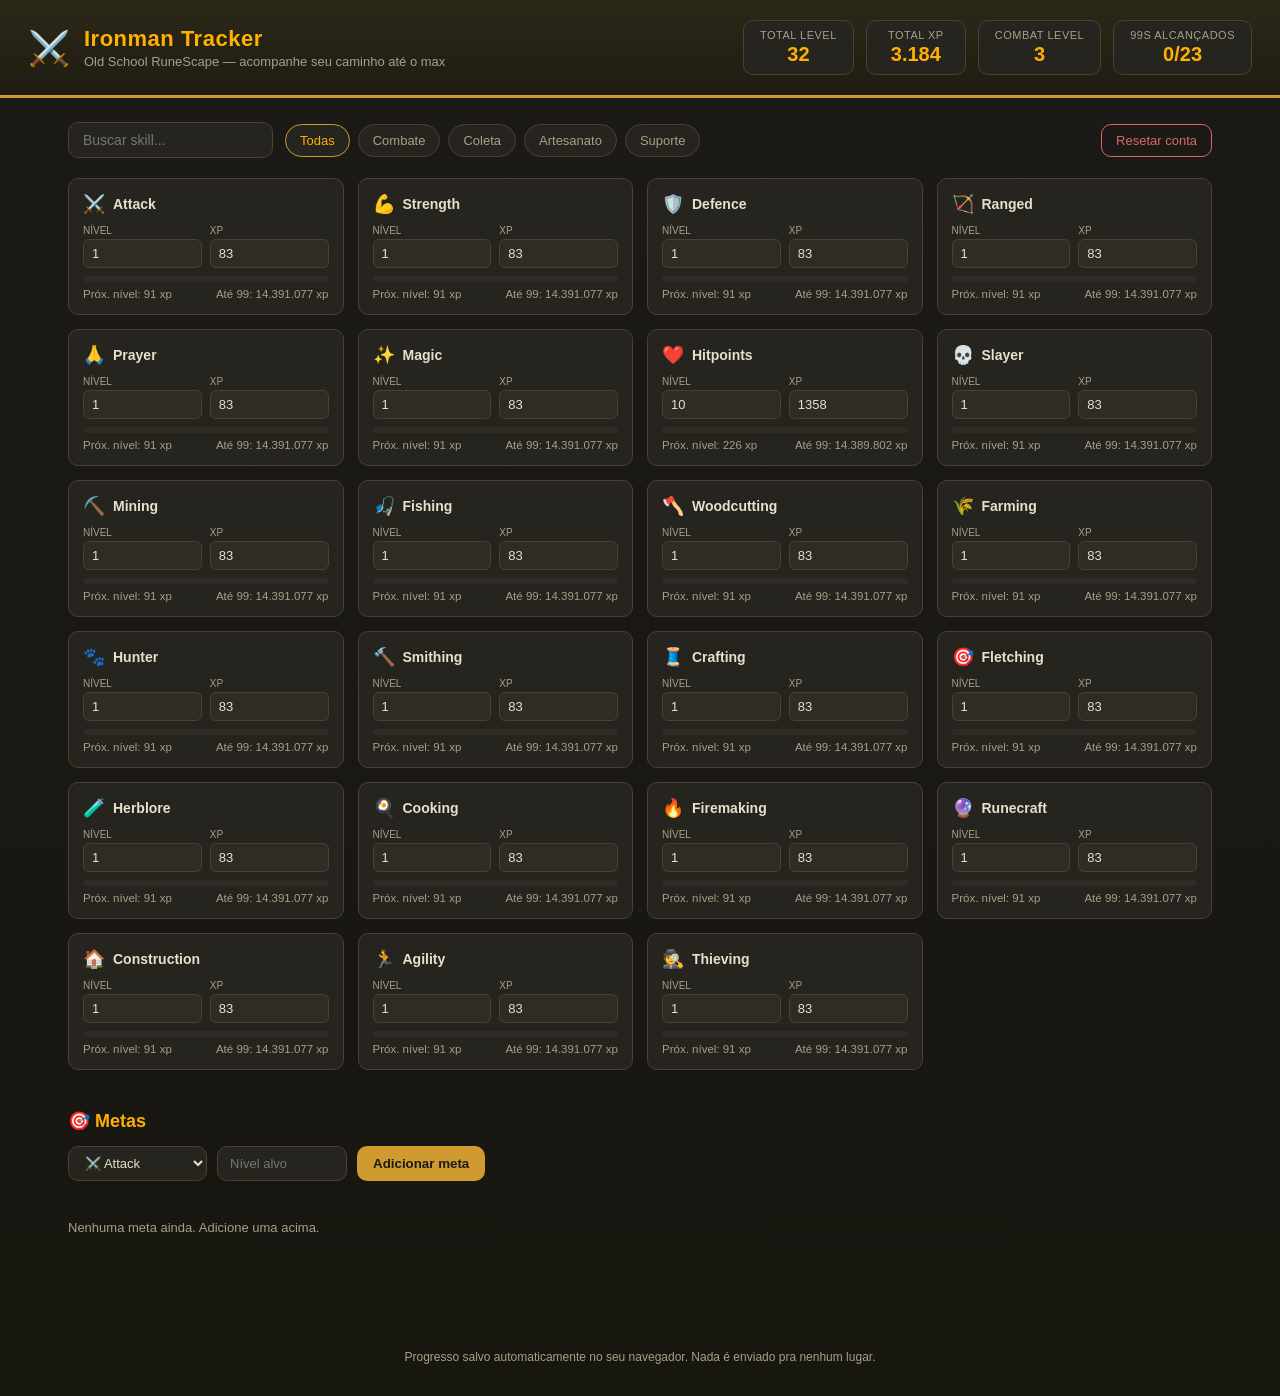
==== osrs-ironman-tracker/index.html @ d671fdd1 "Initial commit: OSRS Ironman skill tracker and maxing/clogging plan Two subprojects: a standalone sk" ====
<!DOCTYPE html>
<html lang="pt-BR">
<head>
<meta charset="UTF-8">
<meta name="viewport" content="width=device-width, initial-scale=1.0">
<title>OSRS Ironman Tracker</title>
<link rel="stylesheet" href="styles.css">
</head>
<body>
  <header class="topbar">
    <div class="brand">
      <span class="brand-icon">⚔️</span>
      <div>
        <h1>Ironman Tracker</h1>
        <p class="subtitle">Old School RuneScape — acompanhe seu caminho até o max</p>
      </div>
    </div>
    <div class="summary">
      <div class="summary-card">
        <span class="summary-label">Total Level</span>
        <span class="summary-value" id="totalLevel">23</span>
      </div>
      <div class="summary-card">
        <span class="summary-label">Total XP</span>
        <span class="summary-value" id="totalXp">1,154</span>
      </div>
      <div class="summary-card">
        <span class="summary-label">Combat Level</span>
        <span class="summary-value" id="combatLevel">3</span>
      </div>
      <div class="summary-card">
        <span class="summary-label">99s alcançados</span>
        <span class="summary-value" id="maxedCount">0/23</span>
      </div>
    </div>
  </header>

  <main>
    <section class="controls">
      <input type="text" id="searchBox" placeholder="Buscar skill..." autocomplete="off">
      <div class="filter-chips" id="filterChips">
        <button class="chip active" data-filter="all">Todas</button>
        <button class="chip" data-filter="combat">Combate</button>
        <button class="chip" data-filter="gathering">Coleta</button>
        <button class="chip" data-filter="artisan">Artesanato</button>
        <button class="chip" data-filter="support">Suporte</button>
      </div>
      <button class="btn-secondary" id="resetBtn">Resetar conta</button>
    </section>

    <section class="skills-grid" id="skillsGrid"></section>

    <section class="goals-section">
      <h2>🎯 Metas</h2>
      <form class="goal-form" id="goalForm">
        <select id="goalSkill"></select>
        <input type="number" id="goalLevel" min="2" max="99" placeholder="Nível alvo" required>
        <button type="submit" class="btn-primary">Adicionar meta</button>
      </form>
      <ul class="goals-list" id="goalsList"></ul>
    </section>
  </main>

  <footer>
    <p>Progresso salvo automaticamente no seu navegador. Nada é enviado pra nenhum lugar.</p>
  </footer>

  <script src="app.js"></script>
</body>
</html>
---- osrs-ironman-tracker/styles.css ----
:root {
  --bg: #1b1a17;
  --panel: #26241f;
  --panel-alt: #2f2c25;
  --border: #4a4131;
  --gold: #ffb000;
  --gold-dim: #cf9a2f;
  --text: #e8e0cc;
  --text-dim: #a89f89;
  --green: #6fbf6f;
  --red: #d9695f;
  --radius: 10px;
}

* { box-sizing: border-box; }

body {
  margin: 0;
  font-family: 'Segoe UI', Roboto, Arial, sans-serif;
  background: linear-gradient(180deg, #1b1a17 0%, #17160f 100%);
  color: var(--text);
  min-height: 100vh;
}

.topbar {
  display: flex;
  flex-wrap: wrap;
  gap: 20px;
  justify-content: space-between;
  align-items: center;
  padding: 20px 28px;
  background: linear-gradient(180deg, #2c2818, #1f1c12);
  border-bottom: 3px solid var(--gold-dim);
}

.brand {
  display: flex;
  align-items: center;
  gap: 14px;
}

.brand-icon { font-size: 34px; }

.brand h1 {
  margin: 0;
  font-size: 22px;
  color: var(--gold);
  letter-spacing: 0.5px;
}

.subtitle {
  margin: 2px 0 0;
  font-size: 13px;
  color: var(--text-dim);
}

.summary {
  display: flex;
  gap: 12px;
  flex-wrap: wrap;
}

.summary-card {
  background: var(--panel);
  border: 1px solid var(--border);
  border-radius: var(--radius);
  padding: 8px 16px;
  min-width: 100px;
  text-align: center;
}

.summary-label {
  display: block;
  font-size: 11px;
  color: var(--text-dim);
  text-transform: uppercase;
  letter-spacing: 0.5px;
}

.summary-value {
  display: block;
  font-size: 20px;
  font-weight: 700;
  color: var(--gold);
  margin-top: 2px;
}

main {
  max-width: 1200px;
  margin: 0 auto;
  padding: 24px 28px 60px;
}

.controls {
  display: flex;
  flex-wrap: wrap;
  gap: 12px;
  align-items: center;
  margin-bottom: 20px;
}

#searchBox {
  background: var(--panel);
  border: 1px solid var(--border);
  color: var(--text);
  padding: 9px 14px;
  border-radius: var(--radius);
  font-size: 14px;
  min-width: 200px;
}

#searchBox:focus { outline: 1px solid var(--gold-dim); }

.filter-chips {
  display: flex;
  gap: 8px;
  flex-wrap: wrap;
}

.chip {
  background: var(--panel);
  border: 1px solid var(--border);
  color: var(--text-dim);
  padding: 8px 14px;
  border-radius: 999px;
  font-size: 13px;
  cursor: pointer;
}

.chip.active, .chip:hover {
  border-color: var(--gold-dim);
  color: var(--gold);
}

.btn-secondary {
  margin-left: auto;
  background: transparent;
  border: 1px solid var(--red);
  color: var(--red);
  padding: 8px 14px;
  border-radius: var(--radius);
  cursor: pointer;
  font-size: 13px;
}

.btn-secondary:hover { background: rgba(217,105,95,0.12); }

.skills-grid {
  display: grid;
  grid-template-columns: repeat(auto-fill, minmax(240px, 1fr));
  gap: 14px;
  margin-bottom: 40px;
}

.skill-card {
  background: var(--panel);
  border: 1px solid var(--border);
  border-radius: var(--radius);
  padding: 14px;
  transition: border-color 0.15s;
}

.skill-card.maxed {
  border-color: var(--gold);
  box-shadow: 0 0 0 1px var(--gold) inset;
}

.skill-card-head {
  display: flex;
  align-items: center;
  gap: 8px;
  margin-bottom: 10px;
}

.skill-icon { font-size: 18px; }

.skill-name {
  font-weight: 600;
  font-size: 14px;
  flex: 1;
}

.skill-badge {
  font-size: 11px;
  color: var(--gold);
  background: rgba(255,176,0,0.12);
  padding: 2px 8px;
  border-radius: 999px;
}

.skill-inputs {
  display: flex;
  gap: 8px;
  margin-bottom: 8px;
}

.skill-inputs label {
  flex: 1;
  font-size: 10px;
  color: var(--text-dim);
  text-transform: uppercase;
}

.skill-inputs input {
  width: 100%;
  margin-top: 3px;
  background: var(--panel-alt);
  border: 1px solid var(--border);
  color: var(--text);
  padding: 6px 8px;
  border-radius: 6px;
  font-size: 13px;
}

.progress-bar {
  height: 6px;
  background: var(--panel-alt);
  border-radius: 999px;
  overflow: hidden;
  margin: 8px 0 6px;
}

.progress-fill {
  height: 100%;
  background: linear-gradient(90deg, var(--gold-dim), var(--gold));
}

.skill-meta {
  font-size: 11.5px;
  color: var(--text-dim);
  display: flex;
  justify-content: space-between;
}

.goals-section h2 {
  color: var(--gold);
  font-size: 18px;
  margin-bottom: 14px;
}

.goal-form {
  display: flex;
  gap: 10px;
  margin-bottom: 16px;
  flex-wrap: wrap;
}

.goal-form select, .goal-form input {
  background: var(--panel);
  border: 1px solid var(--border);
  color: var(--text);
  padding: 8px 12px;
  border-radius: var(--radius);
  font-size: 13px;
}

.goal-form input { width: 130px; }

.btn-primary {
  background: var(--gold-dim);
  border: none;
  color: #1b1a17;
  font-weight: 600;
  padding: 8px 16px;
  border-radius: var(--radius);
  cursor: pointer;
}

.btn-primary:hover { background: var(--gold); }

.goals-list {
  list-style: none;
  padding: 0;
  margin: 0;
  display: flex;
  flex-direction: column;
  gap: 8px;
}

.goal-item {
  background: var(--panel);
  border: 1px solid var(--border);
  border-radius: var(--radius);
  padding: 12px 16px;
  display: flex;
  align-items: center;
  gap: 14px;
}

.goal-item.done { border-color: var(--green); }

.goal-item .goal-info { flex: 1; }

.goal-item .goal-title {
  font-weight: 600;
  font-size: 14px;
}

.goal-item .goal-sub {
  font-size: 12px;
  color: var(--text-dim);
  margin-top: 2px;
}

.goal-item .goal-remove {
  background: transparent;
  border: none;
  color: var(--text-dim);
  cursor: pointer;
  font-size: 16px;
}

.goal-item .goal-remove:hover { color: var(--red); }

.empty-state {
  color: var(--text-dim);
  font-size: 13px;
  padding: 10px 0;
}

footer {
  text-align: center;
  color: var(--text-dim);
  font-size: 12px;
  padding: 20px;
}

@media (max-width: 600px) {
  .topbar { flex-direction: column; align-items: flex-start; }
  .summary { width: 100%; }
}
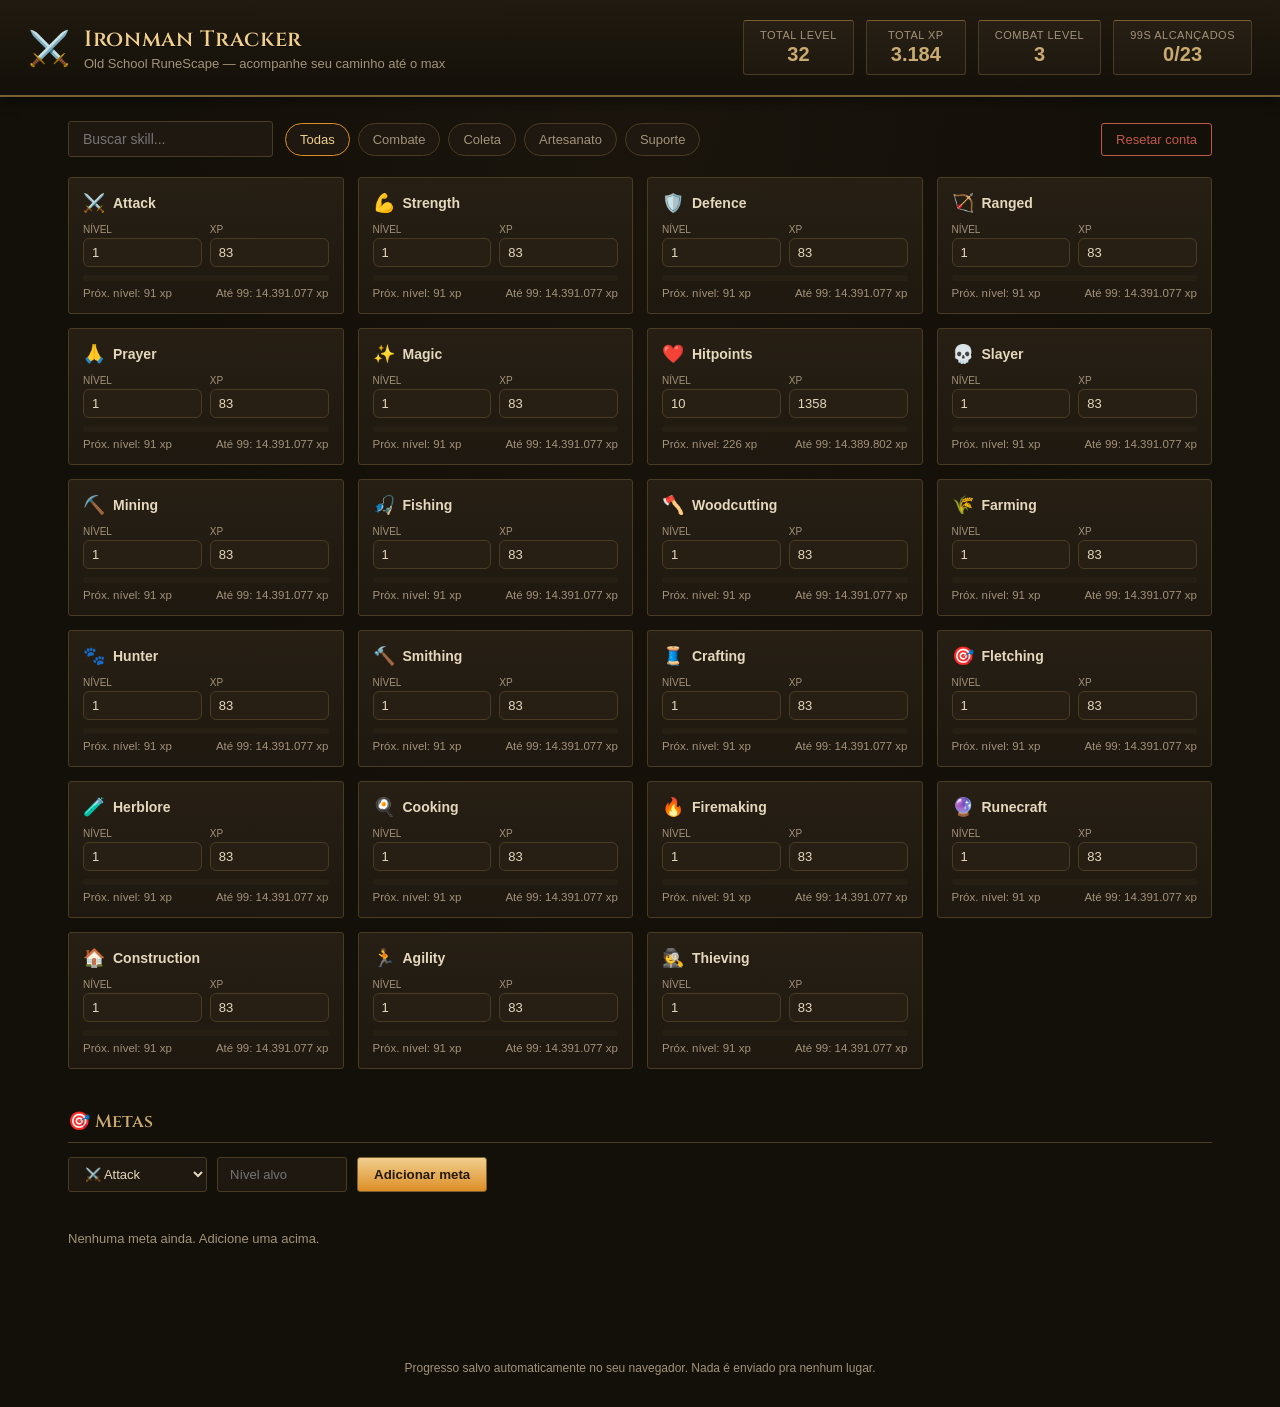
==== commit 1c26b995: "Restyle all pages with an OSRS-inspired palette Dark leather/wood backgrounds, bronze borders and go" ====
--- a/osrs-ironman-tracker/index.html
+++ b/osrs-ironman-tracker/index.html
@@ -4,6 +4,7 @@
 <meta charset="UTF-8">
 <meta name="viewport" content="width=device-width, initial-scale=1.0">
 <title>OSRS Ironman Tracker</title>
+<link rel="stylesheet" href="https://fonts.googleapis.com/css2?family=Cinzel:wght@500;600;700&display=swap">
 <link rel="stylesheet" href="styles.css">
 </head>
 <body>
--- a/osrs-ironman-tracker/styles.css
+++ b/osrs-ironman-tracker/styles.css
@@ -1,15 +1,19 @@
 :root {
-  --bg: #1b1a17;
-  --panel: #26241f;
-  --panel-alt: #2f2c25;
-  --border: #4a4131;
-  --gold: #ffb000;
-  --gold-dim: #cf9a2f;
-  --text: #e8e0cc;
-  --text-dim: #a89f89;
-  --green: #6fbf6f;
-  --red: #d9695f;
-  --radius: 10px;
+  /* OSRS official-site inspired palette: near-black leather/wood bg, bronze borders, gold/orange accents */
+  --bg: #131009;
+  --panel: #1e1810;
+  --panel-alt: #271f14;
+  --border: #4a3c22;
+  --border-bright: #7a5f30;
+  --gold: #c9aa71;
+  --gold-dim: #dd8e26;
+  --gold-bright: #f0cf8e;
+  --text: #e4d8bd;
+  --text-dim: #a3937a;
+  --green: #7c9a5c;
+  --red: #c1594a;
+  --font-display: 'Cinzel', Georgia, 'Times New Roman', serif;
+  --radius: 3px;
 }
 
 * { box-sizing: border-box; }
@@ -17,7 +21,7 @@
 body {
   margin: 0;
   font-family: 'Segoe UI', Roboto, Arial, sans-serif;
-  background: linear-gradient(180deg, #1b1a17 0%, #17160f 100%);
+  background: radial-gradient(ellipse at top, #1a140c 0%, var(--bg) 55%);
   color: var(--text);
   min-height: 100vh;
 }
@@ -29,8 +33,9 @@
   justify-content: space-between;
   align-items: center;
   padding: 20px 28px;
-  background: linear-gradient(180deg, #2c2818, #1f1c12);
-  border-bottom: 3px solid var(--gold-dim);
+  background: linear-gradient(180deg, #211a10, var(--bg));
+  border-bottom: 2px solid var(--border-bright);
+  box-shadow: 0 3px 12px rgba(0,0,0,0.5);
 }
 
 .brand {
@@ -43,9 +48,12 @@
 
 .brand h1 {
   margin: 0;
+  font-family: var(--font-display);
   font-size: 22px;
-  color: var(--gold);
-  letter-spacing: 0.5px;
+  font-weight: 600;
+  color: var(--gold-bright);
+  letter-spacing: 0.03em;
+  text-shadow: 0 1px 0 rgba(0,0,0,0.6);
 }
 
 .subtitle {
@@ -61,8 +69,9 @@
 }
 
 .summary-card {
-  background: var(--panel);
-  border: 1px solid var(--border);
+  background: linear-gradient(180deg, var(--panel-alt), var(--panel));
+  border: 1px solid var(--border);
+  border-top-color: var(--border-bright);
   border-radius: var(--radius);
   padding: 8px 16px;
   min-width: 100px;
@@ -129,7 +138,7 @@
 
 .chip.active, .chip:hover {
   border-color: var(--gold-dim);
-  color: var(--gold);
+  color: var(--gold-bright);
 }
 
 .btn-secondary {
@@ -153,7 +162,7 @@
 }
 
 .skill-card {
-  background: var(--panel);
+  background: linear-gradient(180deg, var(--panel-alt), var(--panel));
   border: 1px solid var(--border);
   border-radius: var(--radius);
   padding: 14px;
@@ -164,6 +173,8 @@
   border-color: var(--gold);
   box-shadow: 0 0 0 1px var(--gold) inset;
 }
+
+.skill-card.maxed .skill-name { color: var(--gold-bright); }
 
 .skill-card-head {
   display: flex;
@@ -233,9 +244,13 @@
 }
 
 .goals-section h2 {
+  font-family: var(--font-display);
   color: var(--gold);
   font-size: 18px;
+  font-weight: 600;
   margin-bottom: 14px;
+  padding-bottom: 8px;
+  border-bottom: 1px solid var(--border);
 }
 
 .goal-form {
@@ -257,16 +272,16 @@
 .goal-form input { width: 130px; }
 
 .btn-primary {
-  background: var(--gold-dim);
-  border: none;
-  color: #1b1a17;
-  font-weight: 600;
+  background: linear-gradient(180deg, var(--gold-bright), var(--gold-dim));
+  border: 1px solid var(--border-bright);
+  color: #241a0a;
+  font-weight: 700;
   padding: 8px 16px;
   border-radius: var(--radius);
   cursor: pointer;
 }
 
-.btn-primary:hover { background: var(--gold); }
+.btn-primary:hover { filter: brightness(1.1); }
 
 .goals-list {
   list-style: none;
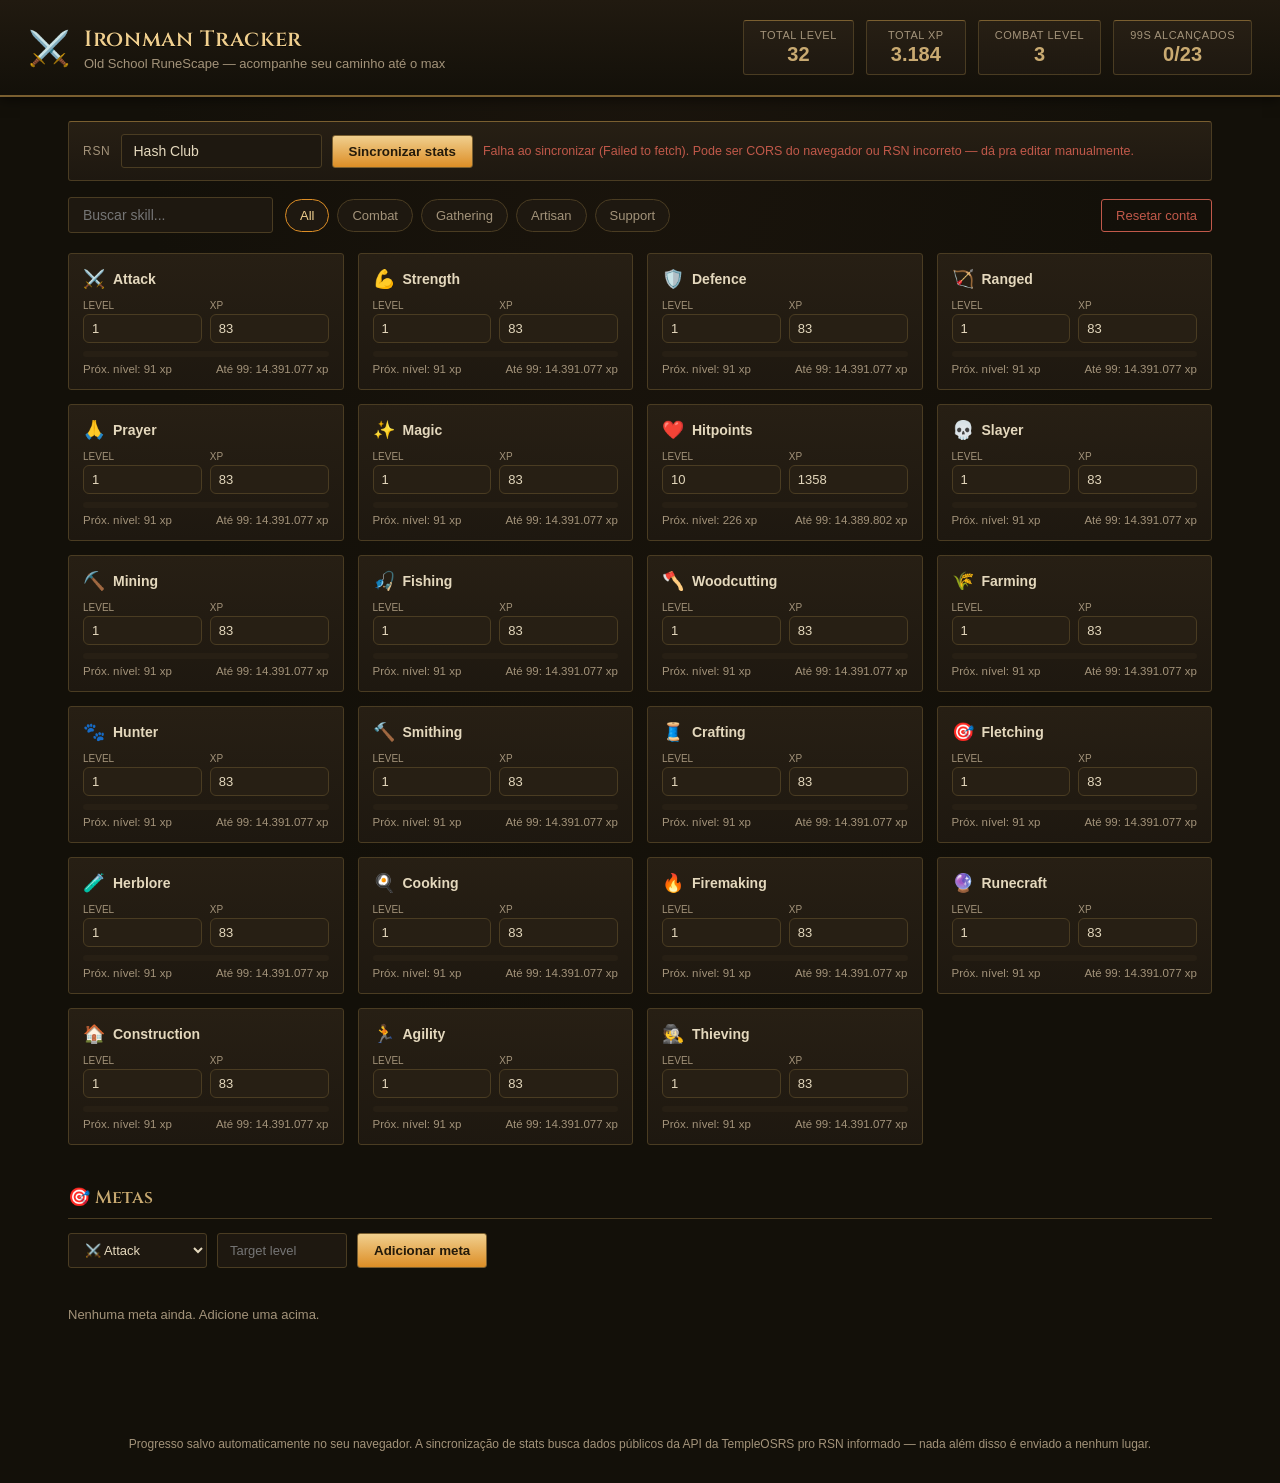
==== commit a5796cad: "Sync tracker with real hiscores, use official skill icons, fix i18n - Auto-fetch stats from TempleOS" ====
--- a/osrs-ironman-tracker/index.html
+++ b/osrs-ironman-tracker/index.html
@@ -37,14 +37,21 @@
   </header>
 
   <main>
+    <section class="sync-bar">
+      <label class="sync-label" for="rsnInput">RSN</label>
+      <input type="text" id="rsnInput" placeholder="Nome do personagem" autocomplete="off">
+      <button class="btn-primary" id="syncBtn">Sincronizar stats</button>
+      <span class="sync-status" id="syncStatus"></span>
+    </section>
+
     <section class="controls">
       <input type="text" id="searchBox" placeholder="Buscar skill..." autocomplete="off">
       <div class="filter-chips" id="filterChips">
-        <button class="chip active" data-filter="all">Todas</button>
-        <button class="chip" data-filter="combat">Combate</button>
-        <button class="chip" data-filter="gathering">Coleta</button>
-        <button class="chip" data-filter="artisan">Artesanato</button>
-        <button class="chip" data-filter="support">Suporte</button>
+        <button class="chip active" data-filter="all">All</button>
+        <button class="chip" data-filter="combat">Combat</button>
+        <button class="chip" data-filter="gathering">Gathering</button>
+        <button class="chip" data-filter="artisan">Artisan</button>
+        <button class="chip" data-filter="support">Support</button>
       </div>
       <button class="btn-secondary" id="resetBtn">Resetar conta</button>
     </section>
@@ -55,7 +62,7 @@
       <h2>🎯 Metas</h2>
       <form class="goal-form" id="goalForm">
         <select id="goalSkill"></select>
-        <input type="number" id="goalLevel" min="2" max="99" placeholder="Nível alvo" required>
+        <input type="number" id="goalLevel" min="2" max="99" placeholder="Target level" required>
         <button type="submit" class="btn-primary">Adicionar meta</button>
       </form>
       <ul class="goals-list" id="goalsList"></ul>
@@ -63,7 +70,7 @@
   </main>
 
   <footer>
-    <p>Progresso salvo automaticamente no seu navegador. Nada é enviado pra nenhum lugar.</p>
+    <p>Progresso salvo automaticamente no seu navegador. A sincronização de stats busca dados públicos da API da TempleOSRS pro RSN informado — nada além disso é enviado a nenhum lugar.</p>
   </footer>
 
   <script src="app.js"></script>
--- a/osrs-ironman-tracker/styles.css
+++ b/osrs-ironman-tracker/styles.css
@@ -100,6 +100,47 @@
   padding: 24px 28px 60px;
 }
 
+.sync-bar {
+  display: flex;
+  flex-wrap: wrap;
+  gap: 10px;
+  align-items: center;
+  margin-bottom: 16px;
+  padding: 12px 14px;
+  background: linear-gradient(180deg, var(--panel-alt), var(--panel));
+  border: 1px solid var(--border);
+  border-top-color: var(--border-bright);
+  border-radius: var(--radius);
+}
+
+.sync-label {
+  font-size: 12px;
+  text-transform: uppercase;
+  letter-spacing: 0.06em;
+  color: var(--text-dim);
+}
+
+#rsnInput {
+  background: var(--panel);
+  border: 1px solid var(--border);
+  color: var(--text);
+  padding: 8px 12px;
+  border-radius: var(--radius);
+  font-size: 14px;
+  min-width: 180px;
+}
+
+#rsnInput:focus { outline: 1px solid var(--gold-dim); }
+
+.sync-status {
+  font-size: 12.5px;
+  color: var(--text-dim);
+}
+.sync-status.pending { color: var(--gold); }
+.sync-status.ok { color: var(--green); }
+.sync-status.warn { color: var(--gold-dim); }
+.sync-status.err { color: var(--red); }
+
 .controls {
   display: flex;
   flex-wrap: wrap;
@@ -184,6 +225,7 @@
 }
 
 .skill-icon { font-size: 18px; }
+.skill-icon-img { width: 20px; height: 20px; object-fit: contain; flex-shrink: 0; }
 
 .skill-name {
   font-weight: 600;
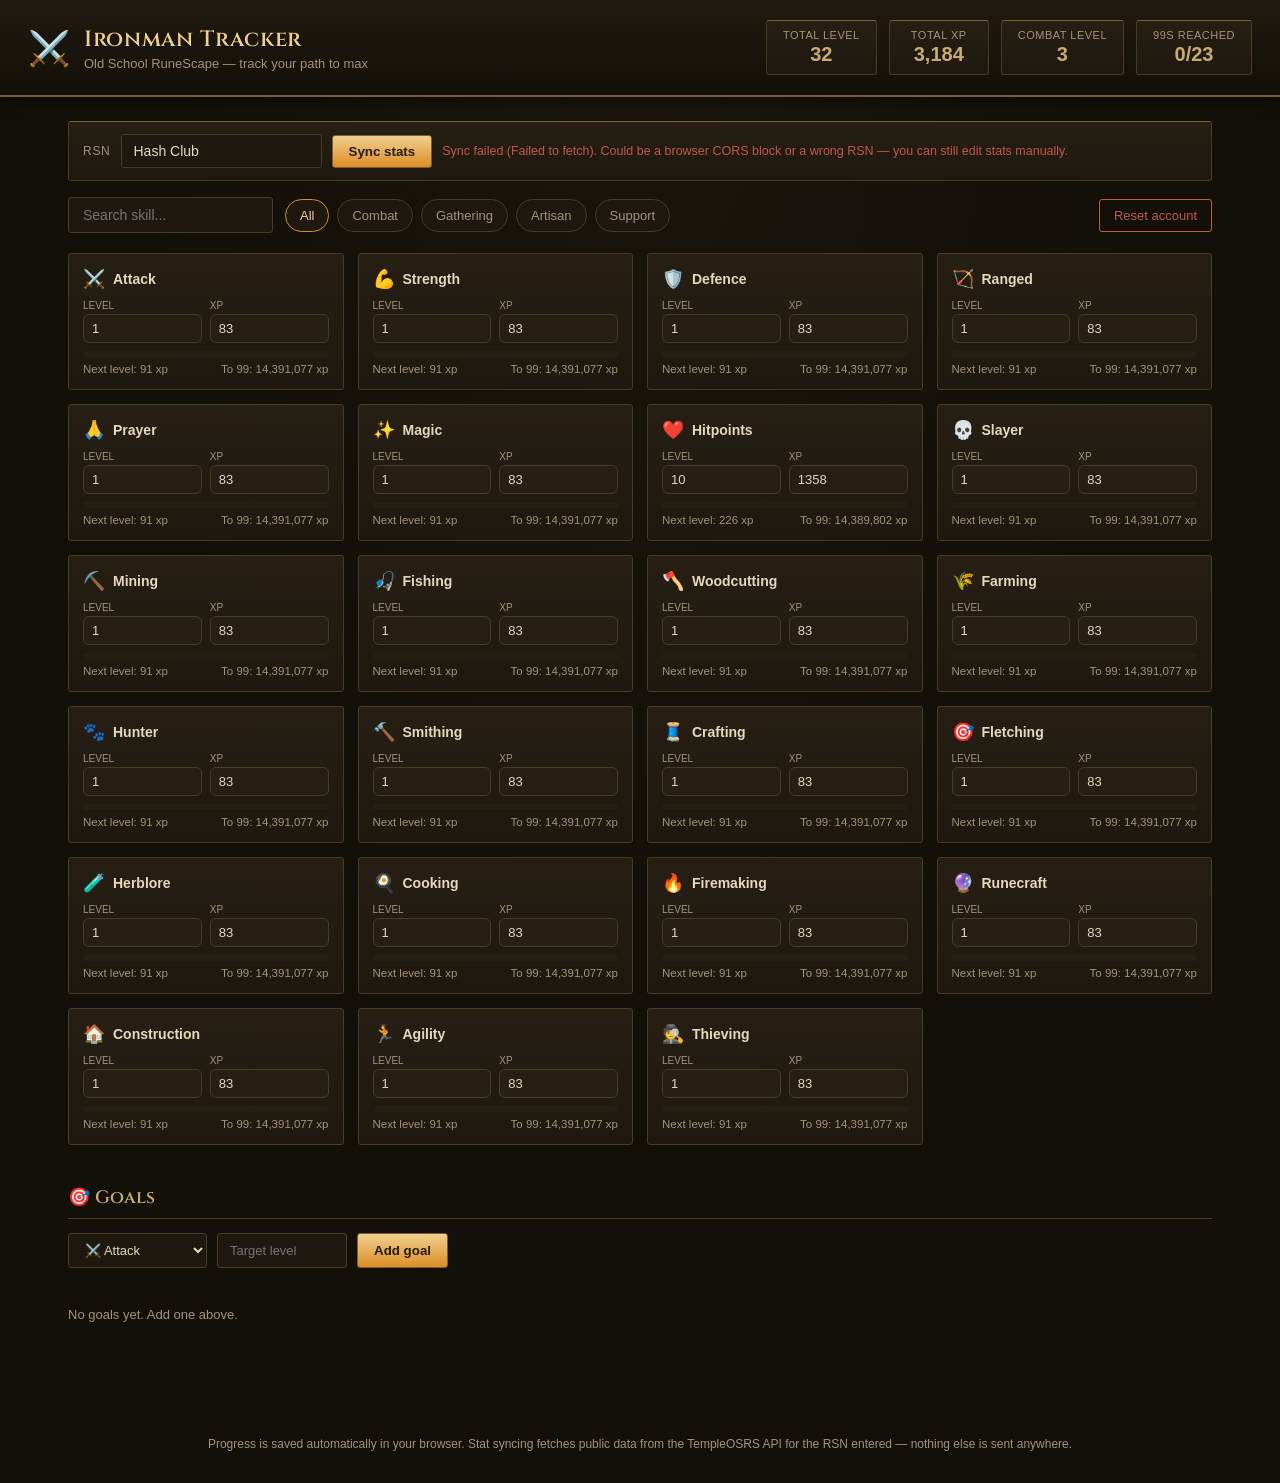
==== commit dedc5a6b: "Translate Ironman Tracker fully to English Cover the remaining Portuguese UI strings: page lang, lab" ====
--- a/osrs-ironman-tracker/index.html
+++ b/osrs-ironman-tracker/index.html
@@ -1,5 +1,5 @@
 <!DOCTYPE html>
-<html lang="pt-BR">
+<html lang="en">
 <head>
 <meta charset="UTF-8">
 <meta name="viewport" content="width=device-width, initial-scale=1.0">
@@ -13,7 +13,7 @@
       <span class="brand-icon">⚔️</span>
       <div>
         <h1>Ironman Tracker</h1>
-        <p class="subtitle">Old School RuneScape — acompanhe seu caminho até o max</p>
+        <p class="subtitle">Old School RuneScape — track your path to max</p>
       </div>
     </div>
     <div class="summary">
@@ -30,7 +30,7 @@
         <span class="summary-value" id="combatLevel">3</span>
       </div>
       <div class="summary-card">
-        <span class="summary-label">99s alcançados</span>
+        <span class="summary-label">99s reached</span>
         <span class="summary-value" id="maxedCount">0/23</span>
       </div>
     </div>
@@ -39,13 +39,13 @@
   <main>
     <section class="sync-bar">
       <label class="sync-label" for="rsnInput">RSN</label>
-      <input type="text" id="rsnInput" placeholder="Nome do personagem" autocomplete="off">
-      <button class="btn-primary" id="syncBtn">Sincronizar stats</button>
+      <input type="text" id="rsnInput" placeholder="Character name" autocomplete="off">
+      <button class="btn-primary" id="syncBtn">Sync stats</button>
       <span class="sync-status" id="syncStatus"></span>
     </section>
 
     <section class="controls">
-      <input type="text" id="searchBox" placeholder="Buscar skill..." autocomplete="off">
+      <input type="text" id="searchBox" placeholder="Search skill..." autocomplete="off">
       <div class="filter-chips" id="filterChips">
         <button class="chip active" data-filter="all">All</button>
         <button class="chip" data-filter="combat">Combat</button>
@@ -53,24 +53,24 @@
         <button class="chip" data-filter="artisan">Artisan</button>
         <button class="chip" data-filter="support">Support</button>
       </div>
-      <button class="btn-secondary" id="resetBtn">Resetar conta</button>
+      <button class="btn-secondary" id="resetBtn">Reset account</button>
     </section>
 
     <section class="skills-grid" id="skillsGrid"></section>
 
     <section class="goals-section">
-      <h2>🎯 Metas</h2>
+      <h2>🎯 Goals</h2>
       <form class="goal-form" id="goalForm">
         <select id="goalSkill"></select>
         <input type="number" id="goalLevel" min="2" max="99" placeholder="Target level" required>
-        <button type="submit" class="btn-primary">Adicionar meta</button>
+        <button type="submit" class="btn-primary">Add goal</button>
       </form>
       <ul class="goals-list" id="goalsList"></ul>
     </section>
   </main>
 
   <footer>
-    <p>Progresso salvo automaticamente no seu navegador. A sincronização de stats busca dados públicos da API da TempleOSRS pro RSN informado — nada além disso é enviado a nenhum lugar.</p>
+    <p>Progress is saved automatically in your browser. Stat syncing fetches public data from the TempleOSRS API for the RSN entered — nothing else is sent anywhere.</p>
   </footer>
 
   <script src="app.js"></script>
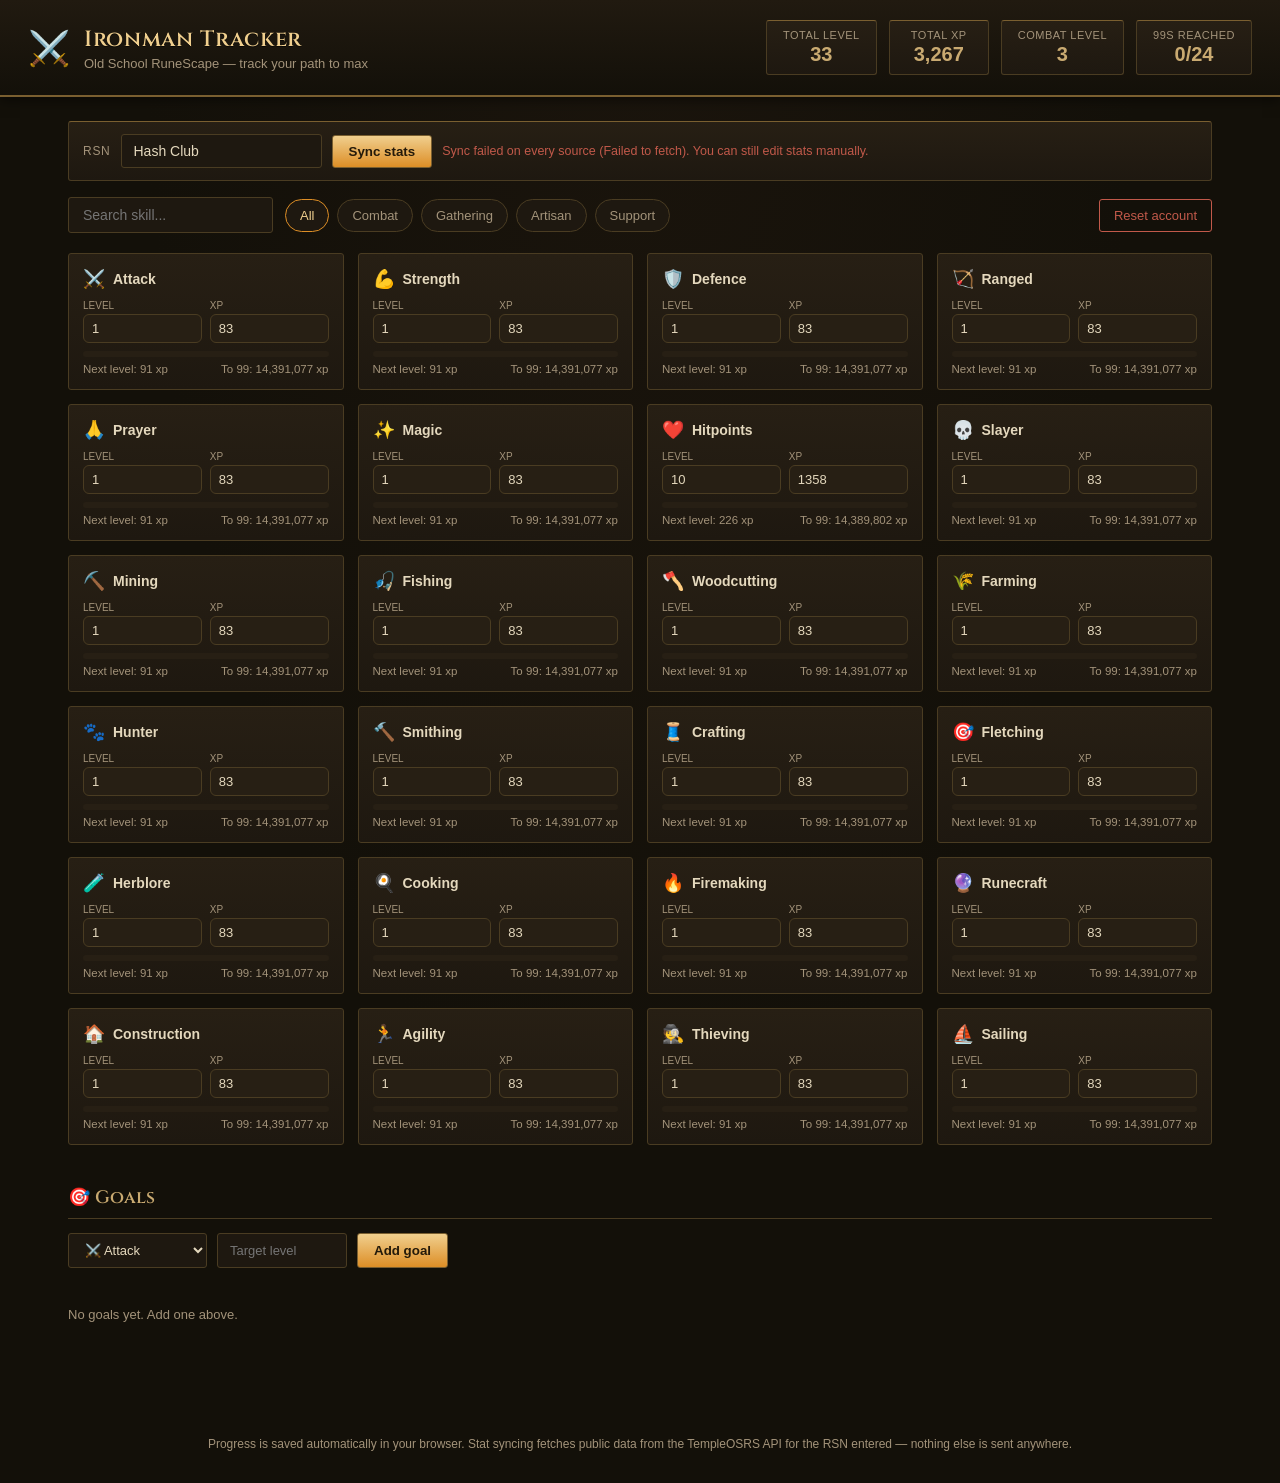
==== commit a4218c12: "Add the Sailing skill to the tracker It was missing from SKILLS entirely, which silently left it out" ====
--- a/osrs-ironman-tracker/index.html
+++ b/osrs-ironman-tracker/index.html
@@ -31,7 +31,7 @@
       </div>
       <div class="summary-card">
         <span class="summary-label">99s reached</span>
-        <span class="summary-value" id="maxedCount">0/23</span>
+        <span class="summary-value" id="maxedCount">0/24</span>
       </div>
     </div>
   </header>
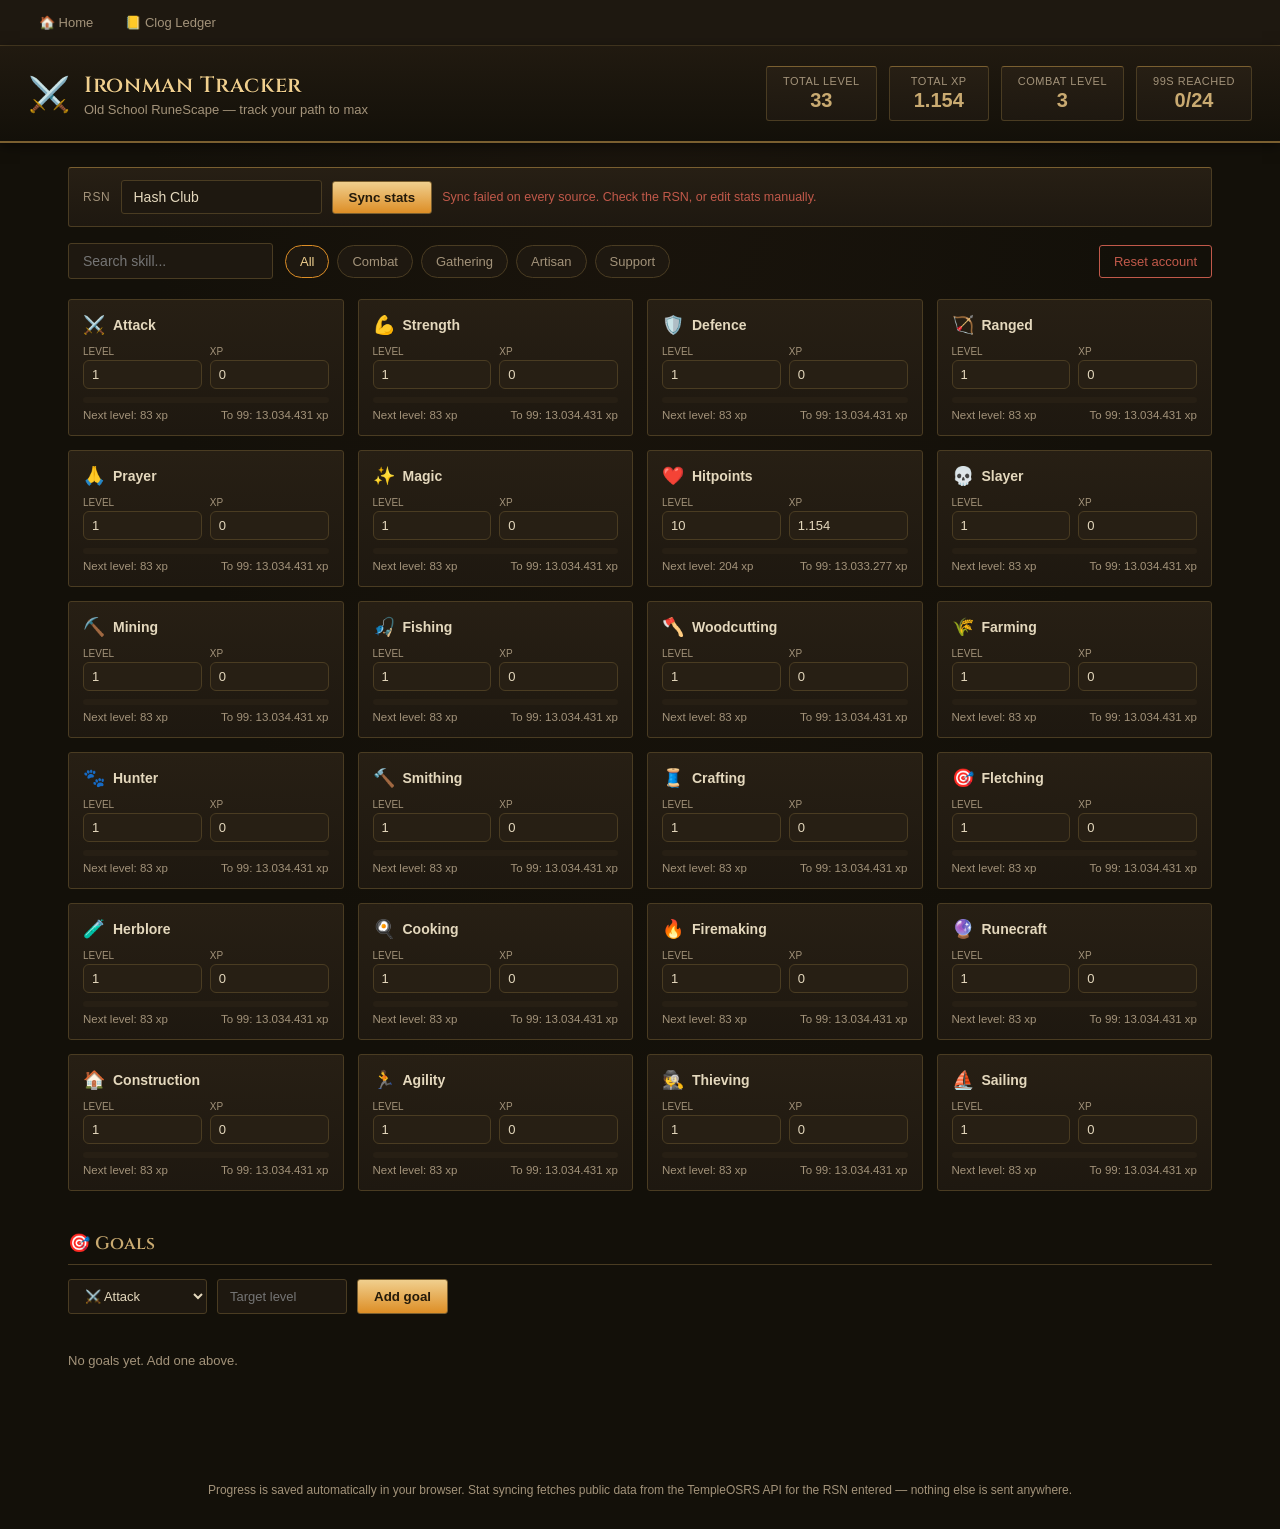
==== commit 83b89856: "Add cross-page navigation between Home, Tracker and Ledger A small nav bar at the top of both the tr" ====
--- a/osrs-ironman-tracker/index.html
+++ b/osrs-ironman-tracker/index.html
@@ -8,6 +8,11 @@
 <link rel="stylesheet" href="styles.css">
 </head>
 <body>
+  <nav class="site-nav">
+    <a href="../index.html">🏠 Home</a>
+    <a href="../osrs-maxing-clogging/dashboard.html">📒 Clog Ledger</a>
+  </nav>
+
   <header class="topbar">
     <div class="brand">
       <span class="brand-icon">⚔️</span>
--- a/osrs-ironman-tracker/styles.css
+++ b/osrs-ironman-tracker/styles.css
@@ -26,6 +26,29 @@
   min-height: 100vh;
 }
 
+.site-nav {
+  display: flex;
+  gap: 10px;
+  padding: 10px 28px;
+  background: var(--panel);
+  border-bottom: 1px solid var(--border);
+  font-size: 13px;
+}
+
+.site-nav a {
+  color: var(--text-dim);
+  text-decoration: none;
+  padding: 4px 10px;
+  border-radius: var(--radius);
+  border: 1px solid transparent;
+}
+
+.site-nav a:hover {
+  color: var(--gold-bright);
+  border-color: var(--border-bright);
+  background: var(--panel-alt);
+}
+
 .topbar {
   display: flex;
   flex-wrap: wrap;
@@ -353,6 +376,21 @@
   font-size: 14px;
 }
 
+.goal-progress-bar {
+  height: 5px;
+  background: var(--panel-alt);
+  border-radius: 999px;
+  overflow: hidden;
+  margin: 6px 0;
+}
+
+.goal-progress-fill {
+  height: 100%;
+  background: linear-gradient(90deg, var(--gold-dim), var(--gold-bright));
+}
+
+.goal-item.done .goal-progress-fill { background: var(--green); }
+
 .goal-item .goal-sub {
   font-size: 12px;
   color: var(--text-dim);
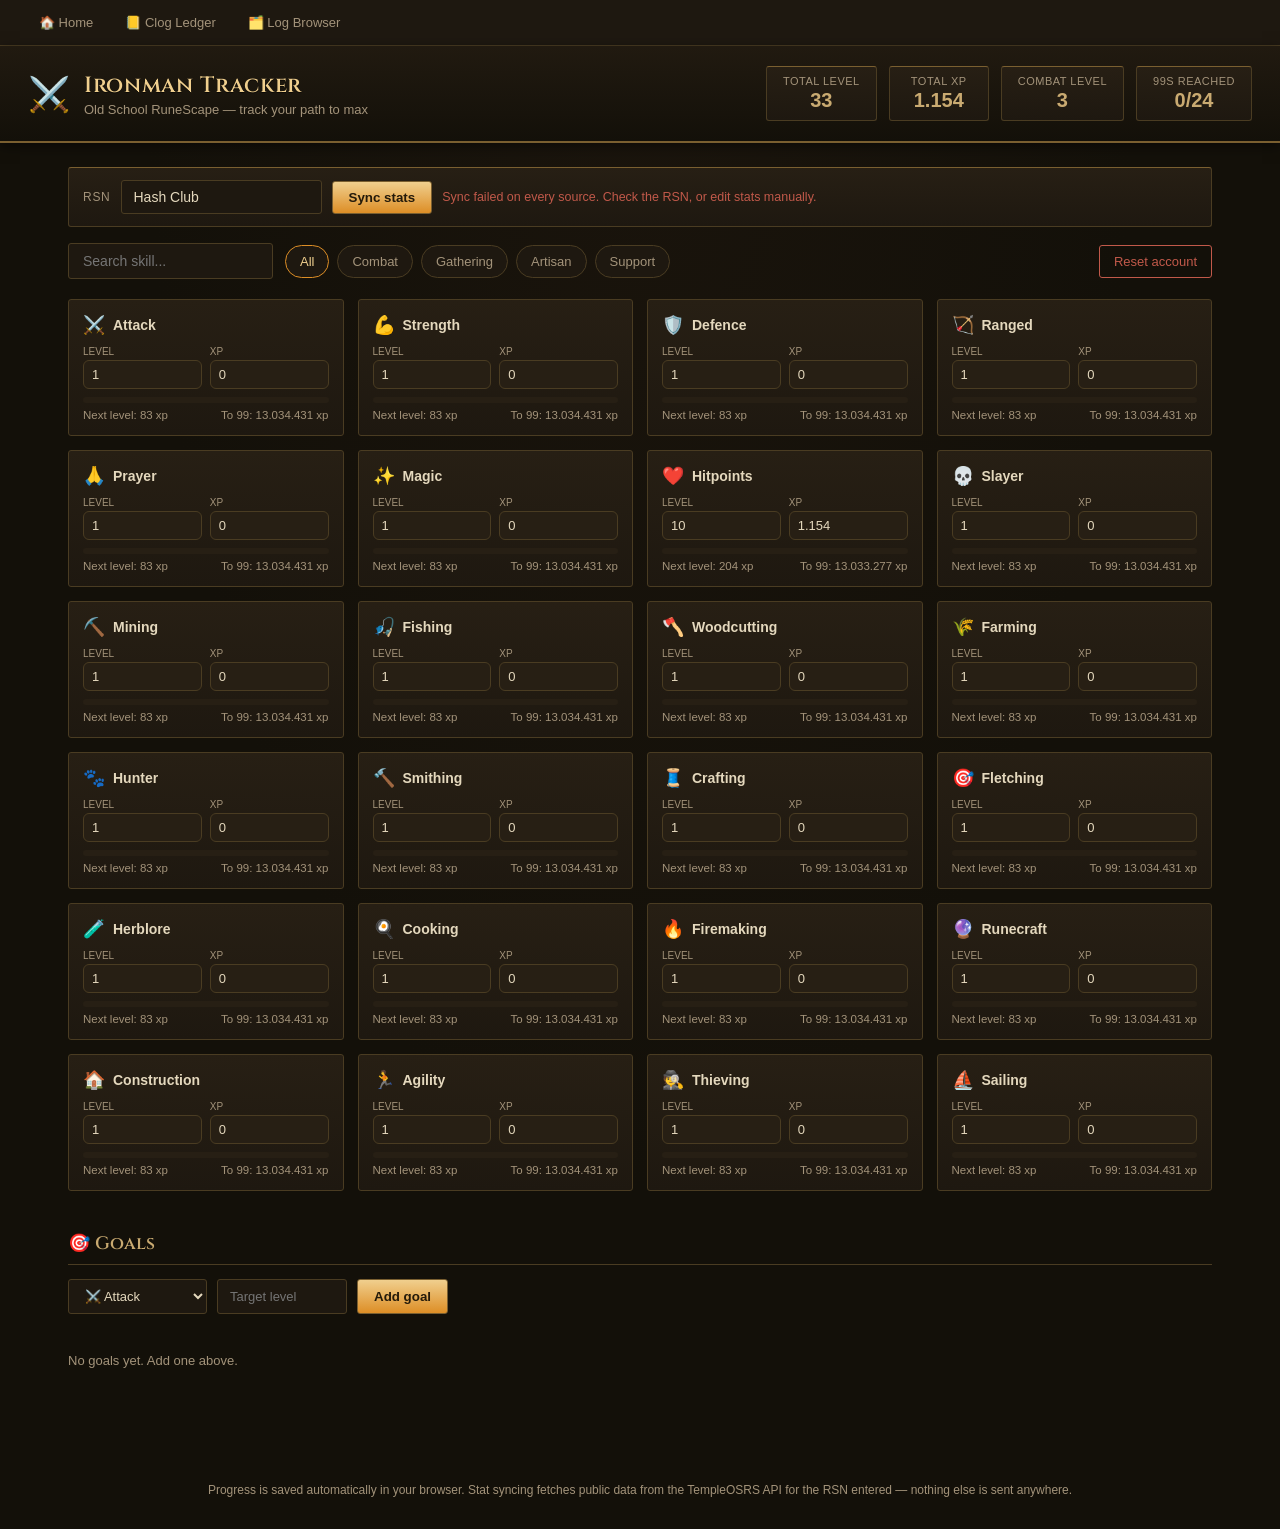
==== commit 255ba98c: "Add a Log Browser page to pick collection log goals per item New interactive tool, separate from the" ====
--- a/osrs-ironman-tracker/index.html
+++ b/osrs-ironman-tracker/index.html
@@ -11,6 +11,7 @@
   <nav class="site-nav">
     <a href="../index.html">🏠 Home</a>
     <a href="../osrs-maxing-clogging/dashboard.html">📒 Clog Ledger</a>
+    <a href="../osrs-maxing-clogging/log-browser.html">🗂️ Log Browser</a>
   </nav>
 
   <header class="topbar">
